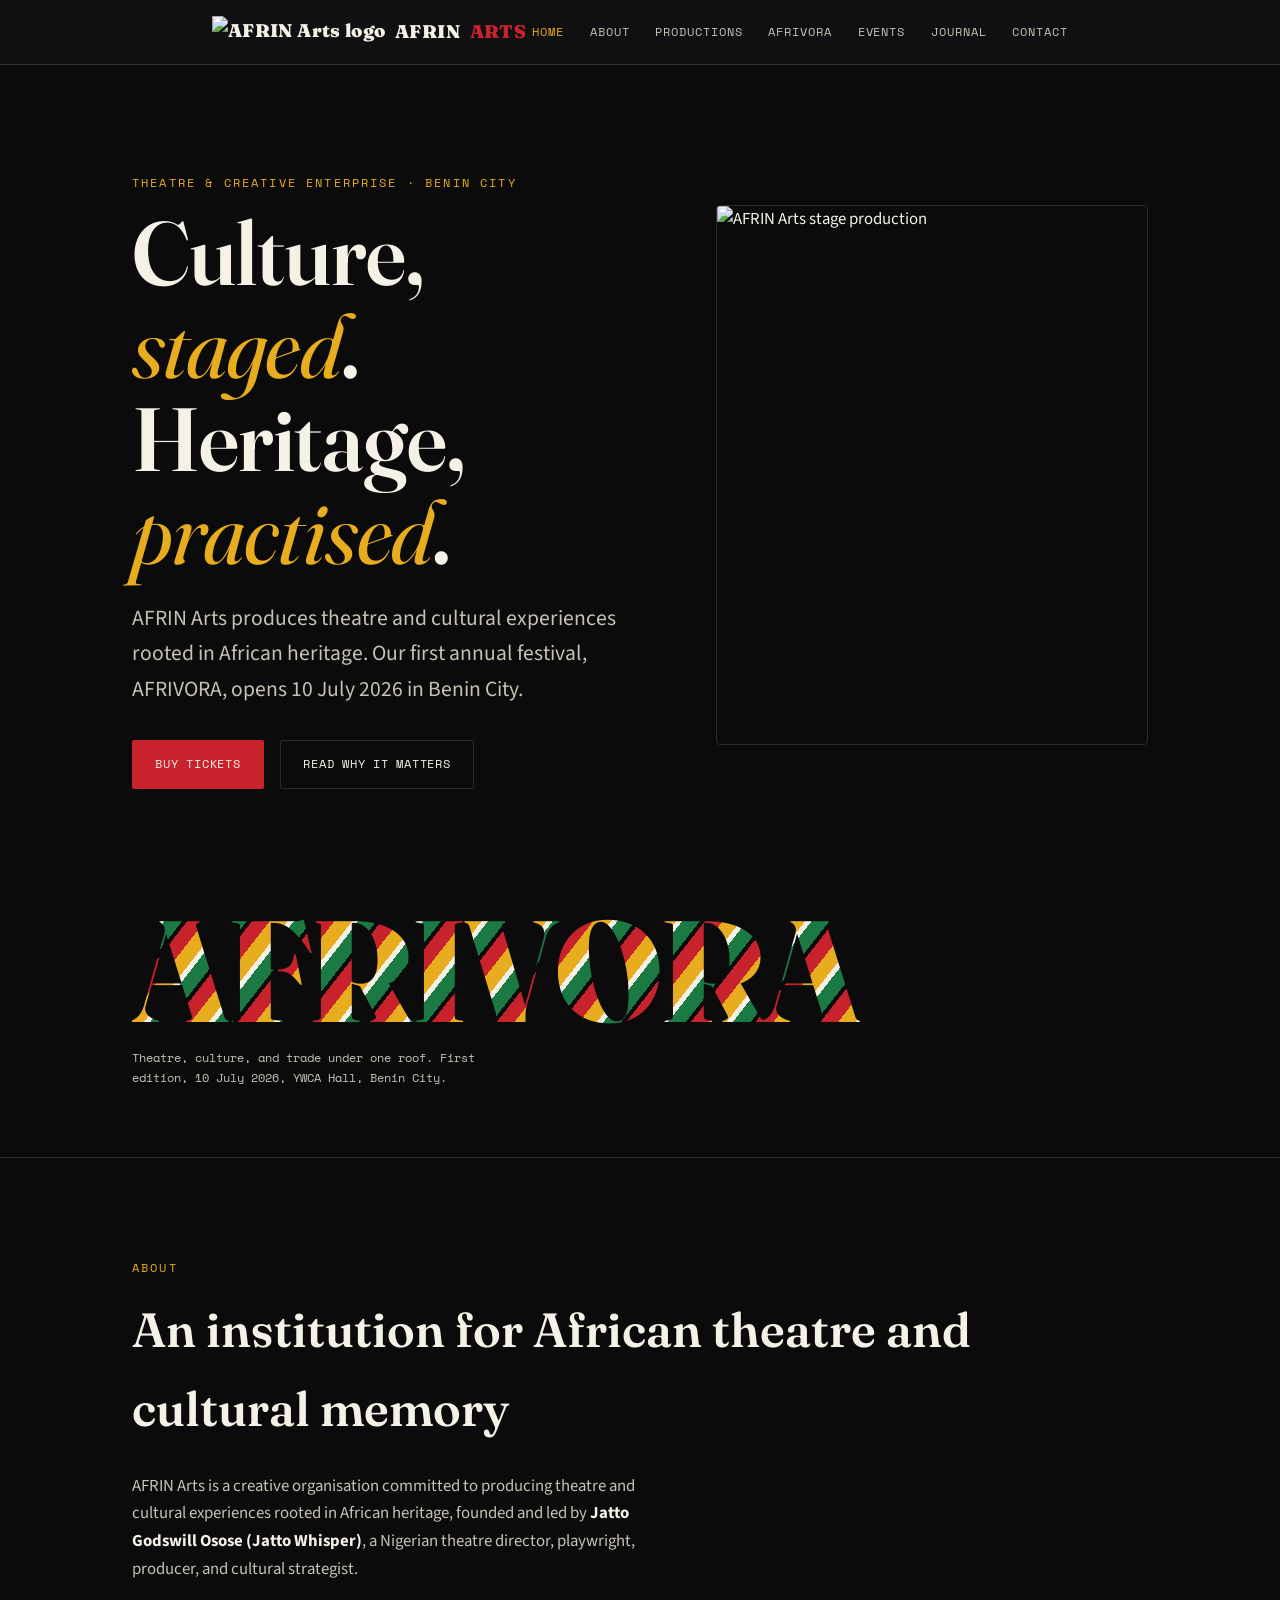
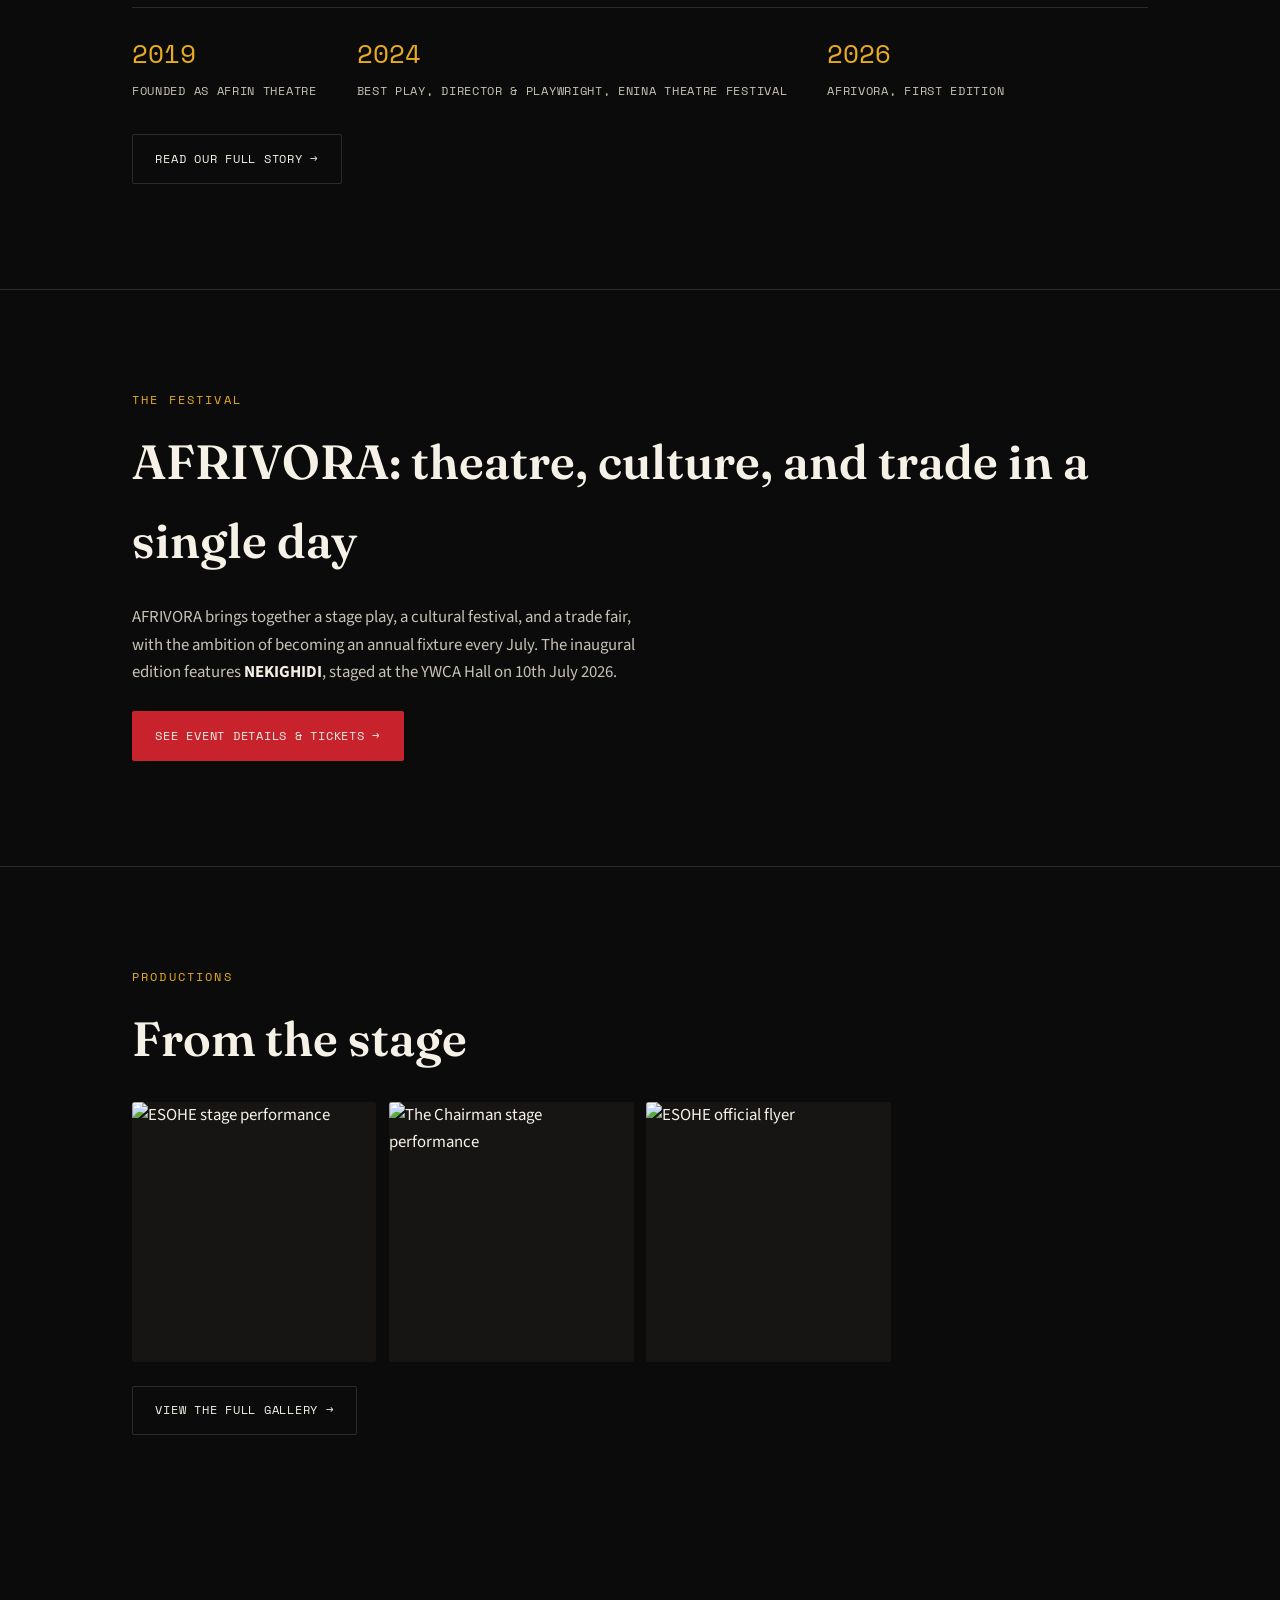
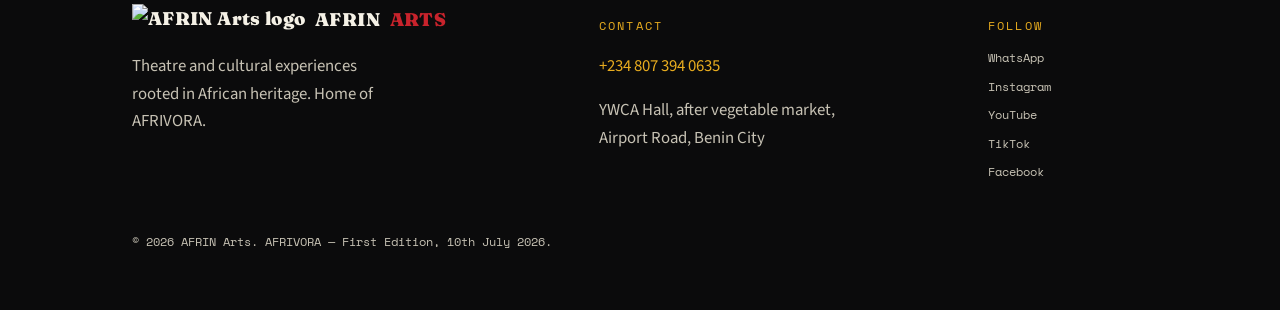
==== index.html @ bb821c32 "Add files via upload" ====
<!DOCTYPE html>
<html lang="en">
<head>
<meta charset="UTF-8">
<meta name="viewport" content="width=device-width, initial-scale=1.0">
<title>AFRIN Arts — Theatre, Culture &amp; Creative Enterprise | Benin City</title>
<meta name="description" content="AFRIN Arts produces theatre and cultural experiences rooted in African heritage. Home of AFRIVORA, an annual festival of theatre, indigenous language, and trade fair, first edition 10 July 2026, Benin City.">
<link rel="preconnect" href="https://fonts.googleapis.com">
<link rel="preconnect" href="https://fonts.gstatic.com" crossorigin>
<link href="https://fonts.googleapis.com/css2?family=Fraunces:opsz,wght@9..144,400;9..144,600;9..144,900&family=Source+Sans+3:wght@400;500;600;700&family=Space+Mono:wght@400;700&display=swap" rel="stylesheet">
<link rel="stylesheet" href="styles.css">
</head>
<body>

<header class="site-nav">
  <div class="nav-inner">
    <div class="brand"><a href="index.html" style="display:flex;align-items:center;gap:0.6rem;text-decoration:none;"><img src="images/afrin-arts-logo.jpg" alt="AFRIN Arts logo"> AFRIN <span>ARTS</span></a></div>
    <nav class="links">
      <a href="index.html" class="active">Home</a>
      <a href="about.html">About</a>
      <a href="productions.html">Productions</a>
      <a href="afrivora.html">AFRIVORA</a>
      <a href="events.html">Events</a>
      <a href="journal.html">Journal</a>
      <a href="contact.html">Contact</a>
    </nav>
  </div>
</header>

<section class="hero no-border">
  <div class="wrap hero-grid">
    <div>
      <p class="eyebrow">Theatre &amp; Creative Enterprise · Benin City</p>
      <h1>Culture, <em>staged</em>.<br>Heritage, <em>practised</em>.</h1>
      <p class="lede">AFRIN Arts produces theatre and cultural experiences rooted in African heritage. Our first annual festival, AFRIVORA, opens 10 July 2026 in Benin City.</p>
      <div class="hero-actions">
        <a class="btn primary" href="https://tix.africa/discover/afrivora-nekighidi" target="_blank" rel="noopener">Buy Tickets</a>
        <a class="btn ghost" href="journal.html">Read why it matters</a>
      </div>
    </div>
    <div class="hero-visual">
      <img src="images/esohe-06.jpg" alt="AFRIN Arts stage production">
    </div>
  </div>
</section>

<div class="mark-band">
  <div class="wrap">
    <p class="afrivora-mark">AFRIVORA</p>
    <p class="mark-caption">Theatre, culture, and trade under one roof. First edition, 10 July 2026, YWCA Hall, Benin City.</p>
  </div>
</div>

<section>
  <div class="wrap">
    <p class="eyebrow">About</p>
    <h2>An institution for African theatre and cultural memory</h2>
    <p>AFRIN Arts is a creative organisation committed to producing theatre and cultural experiences rooted in African heritage, founded and led by <strong>Jatto Godswill Osose (Jatto Whisper)</strong>, a Nigerian theatre director, playwright, producer, and cultural strategist.</p>
    <div class="stat-row">
      <div class="stat"><span class="num">2019</span><span class="label">Founded as AFRIN Theatre</span></div>
      <div class="stat"><span class="num">2024</span><span class="label">Best Play, Director &amp; Playwright, Enina Theatre Festival</span></div>
      <div class="stat"><span class="num">2026</span><span class="label">AFRIVORA, first edition</span></div>
    </div>
    <p style="margin-top:2rem;"><a class="btn ghost" href="about.html">Read our full story →</a></p>
  </div>
</section>

<section>
  <div class="wrap">
    <p class="eyebrow">The Festival</p>
    <h2>AFRIVORA: theatre, culture, and trade in a single day</h2>
    <p>AFRIVORA brings together a stage play, a cultural festival, and a trade fair, with the ambition of becoming an annual fixture every July. The inaugural edition features <strong>NEKIGHIDI</strong>, staged at the YWCA Hall on 10th July 2026.</p>
    <p style="margin-top:1.5rem;"><a class="btn primary" href="afrivora.html">See event details &amp; tickets →</a></p>
  </div>
</section>

<section class="no-border">
  <div class="wrap">
    <p class="eyebrow">Productions</p>
    <h2>From the stage</h2>
    <div class="gallery-grid" style="margin-top:1.5rem;">
      <figure><img src="images/esohe-06.jpg" alt="ESOHE stage performance"></figure>
      <figure><img src="images/chairman-02.jpg" alt="The Chairman stage performance"></figure>
      <figure><img src="images/esohe-flyer.jpg" alt="ESOHE official flyer"></figure>
    </div>
    <p style="margin-top:1.5rem;"><a class="btn ghost" href="productions.html">View the full gallery →</a></p>
  </div>
</section>

<footer id="contact">
  <div class="wrap">
    <div class="foot-grid">
      <div>
        <div class="brand"><img src="images/afrin-arts-logo.jpg" alt="AFRIN Arts logo"> AFRIN <span>ARTS</span></div>
        <p style="color:var(--ivory-dim); max-width:32ch;">Theatre and cultural experiences rooted in African heritage. Home of AFRIVORA.</p>
      </div>
      <div>
        <p class="eyebrow">Contact</p>
        <p><a class="contact" href="tel:+2348073940635">+234 807 394 0635</a></p>
        <p style="color:var(--ivory-dim);">YWCA Hall, after vegetable market,<br>Airport Road, Benin City</p>
      </div>
      <div>
        <p class="eyebrow">Follow</p>
        <p class="social-links">
          <a href="https://wa.me/2349036796700" target="_blank" rel="noopener">WhatsApp</a>
          <a href="https://www.instagram.com/jatto_whisper_afrin_arts" target="_blank" rel="noopener">Instagram</a>
          <a href="https://youtube.com/@jattowhispertheatre" target="_blank" rel="noopener">YouTube</a>
          <a href="https://www.tiktok.com/@jatto_whisper" target="_blank" rel="noopener">TikTok</a>
          <a href="https://www.facebook.com/AfrinArts" target="_blank" rel="noopener">Facebook</a>
        </p>
      </div>
    </div>
    <p class="fine">© 2026 AFRIN Arts. AFRIVORA — First Edition, 10th July 2026.</p>
  </div>
</footer>

</body>
</html>
---- styles.css ----
:root{
    --ground:#0B0B0C;
    --ground-2:#161513;
    --ivory:#F5F1E6;
    --ivory-dim:#c7c2b4;
    --bronze:#E8AC1F;
    --bronze-deep:#b5860f;
    --coral:#C8232C;
    --verdigris:#1B7A43;
    --rule: rgba(245,241,230,0.14);

    --display: 'Fraunces', serif;
    --body: 'Source Sans 3', sans-serif;
    --mono: 'Space Mono', monospace;

    --fs-hero: clamp(2.6rem, 7.5vw, 5.6rem);
    --fs-h2: clamp(1.9rem, 4.4vw, 3rem);
    --fs-h3: clamp(1.25rem, 2.4vw, 1.6rem);
    --fs-lede: clamp(1.1rem, 1.8vw, 1.35rem);
    --fs-body: 1.05rem;
    --fs-small: 0.85rem;

    --gap: clamp(1.5rem, 4vw, 3.5rem);
  }

  *{box-sizing:border-box;}
  html{scroll-behavior:smooth;}
  body{
    margin:0;
    background:var(--ground);
    color:var(--ivory);
    font-family:var(--body);
    font-size:var(--fs-body);
    line-height:1.65;
    -webkit-font-smoothing:antialiased;
  }
  a{color:inherit;}
  img{max-width:100%;display:block;}

  .wrap{
    max-width:920px;
    margin:0 auto;
    padding-left:clamp(1.25rem,5vw,2rem);
    padding-right:clamp(1.25rem,5vw,2rem);
  }
  @media (min-width:1024px){
    .wrap{max-width:1080px;}
  }
  @media (min-width:1400px){
    .wrap{max-width:1240px;}
  }

  .eyebrow{
    font-family:var(--mono);
    font-size:0.75rem;
    letter-spacing:0.18em;
    text-transform:uppercase;
    color:var(--bronze);
  }

  /* NAV */
  header.site-nav{
    position:sticky; top:0; z-index:50;
    background:rgba(18,16,20,0.88);
    backdrop-filter:blur(6px);
    border-bottom:1px solid var(--rule);
  }
  .nav-inner{
    max-width:920px;
    margin:0 auto;
    padding:1rem clamp(1.25rem,5vw,2rem);
    display:flex;
    align-items:center;
    justify-content:space-between;
  }
  .brand{
    font-family:var(--display);
    font-weight:900;
    font-size:1.15rem;
    letter-spacing:0.02em;
    display:flex;
    align-items:center;
    gap:0.6rem;
  }
  .brand img{height:32px; width:auto; display:block;}
  .brand span{color:var(--coral);}
  nav.links{display:flex; gap:1.6rem;}
  nav.links a{
    font-family:var(--mono);
    font-size:0.75rem;
    letter-spacing:0.08em;
    text-transform:uppercase;
    text-decoration:none;
    color:var(--ivory-dim);
    transition:color .2s ease;
  }
  nav.links a:hover{color:var(--coral);}
  nav.links a.active{color:var(--bronze);}
  @media (max-width:560px){
    nav.links{gap:1rem;}
    nav.links a{font-size:0.68rem;}
  }

  /* HERO */
  .hero{
    padding:clamp(3.5rem,10vw,6rem) 0 clamp(2.5rem,6vw,4rem);
    border-bottom:1px solid var(--rule);
  }
  .hero-grid{
    display:grid;
    grid-template-columns:1fr;
    gap:2.5rem;
    align-items:center;
  }
  .hero-visual{display:none;}
  @media (min-width:900px){
    .hero-grid{grid-template-columns:1.1fr 0.9fr; gap:3.5rem;}
    .hero-visual{
      display:block;
      aspect-ratio:4/5;
      overflow:hidden;
      border-radius:4px;
      border:1px solid var(--rule);
    }
    .hero-visual img{width:100%; height:100%; object-fit:cover;}
  }
  .hero h1{
    font-family:var(--display);
    font-weight:600;
    font-size:var(--fs-hero);
    line-height:1.04;
    margin:0.8rem 0 1.4rem;
    letter-spacing:-0.01em;
  }
  .hero h1 em{
    font-style:italic;
    font-weight:400;
    color:var(--bronze);
  }
  .hero p.lede{
    font-size:var(--fs-lede);
    color:var(--ivory-dim);
    max-width:44ch;
    margin:0 0 2rem;
  }
  .hero-actions{display:flex; gap:1rem; flex-wrap:wrap;}
  .btn{
    display:inline-block;
    font-family:var(--mono);
    font-size:0.78rem;
    letter-spacing:0.06em;
    text-transform:uppercase;
    text-decoration:none;
    padding:0.85rem 1.4rem;
    border-radius:2px;
    border:1px solid transparent;
  }
  .btn.primary{background:var(--coral); color:var(--ivory);}
  .btn.primary:hover{background:#a8362d;}
  .btn.ghost{border-color:var(--rule); color:var(--ivory);}
  .btn.ghost:hover{border-color:var(--bronze); color:var(--bronze);}

  /* FLYER ROW */
  .flyer-row{
    display:grid;
    grid-template-columns:1fr;
    gap:2rem;
    margin-top:2rem;
    align-items:start;
  }
  .flyer-figure{margin:0;}
  .flyer-figure img{
    width:100%;
    border-radius:4px;
    border:1px solid var(--rule);
  }
  @media (min-width:900px){
    .flyer-row{grid-template-columns:0.85fr 1.15fr; gap:3rem;}
  }

  /* SIGNATURE MARK */
  .mark-band{
    padding:clamp(2rem,6vw,3.5rem) 0;
    overflow:hidden;
    border-bottom:1px solid var(--rule);
  }
  .afrivora-mark{
    font-family:var(--display);
    font-weight:900;
    font-size:clamp(3.4rem, 13vw, 9rem);
    line-height:0.85;
    margin:0;
    letter-spacing:-0.015em;
    background-image:repeating-linear-gradient(128deg,
      var(--coral) 0 14px,
      var(--bronze) 14px 28px,
      var(--ivory) 28px 33px,
      var(--verdigris) 33px 47px,
      #0B0B0C 47px 51px);
    -webkit-background-clip:text;
    background-clip:text;
    color:transparent;
    white-space:nowrap;
  }
  .mark-caption{
    font-family:var(--mono);
    font-size:0.78rem;
    color:var(--ivory-dim);
    margin-top:1rem;
    max-width:52ch;
  }

  /* SECTION GENERIC */
  section{padding:clamp(3rem,8vw,5.5rem) 0; border-bottom:1px solid var(--rule);}
  section.no-border{border-bottom:none;}
  section h2{
    font-family:var(--display);
    font-weight:600;
    font-size:var(--fs-h2);
    margin:0.5rem 0 1.5rem;
  }
  section h3{
    font-family:var(--display);
    font-weight:600;
    font-size:var(--fs-h3);
    margin:2rem 0 0.8rem;
    color:var(--ivory);
  }
  section p{color:var(--ivory-dim); max-width:66ch;}
  section p strong{color:var(--ivory);}

  /* ABOUT */
  .about-grid{
    margin-top:2rem;
  }
  .about-grid p{max-width:none;}
  @media (min-width:900px){
    .about-grid{column-count:2; column-gap:2.5rem;}
    .about-grid p{break-inside:avoid; margin-top:0; margin-bottom:1.6rem;}
  }
  .stat-row{
    display:flex; flex-wrap:wrap; gap:2.5rem;
    padding-top:1.5rem; margin-top:1.5rem;
    border-top:1px solid var(--rule);
  }
  .stat{font-family:var(--mono);}
  .stat .num{color:var(--bronze); font-size:1.6rem; display:block;}
  .stat .label{color:var(--ivory-dim); font-size:0.72rem; text-transform:uppercase; letter-spacing:0.06em;}

  /* FESTIVAL / EVENT CARD */
  .event-card{
    background:var(--ground-2);
    border:1px solid var(--rule);
    border-radius:4px;
    padding:clamp(1.5rem,4vw,2.5rem);
    margin-top:2rem;
  }
  .event-meta{
    display:grid;
    grid-template-columns:repeat(auto-fit,minmax(150px,1fr));
    gap:1.5rem;
    margin-top:1.5rem;
    font-family:var(--mono);
  }
  .event-meta .k{font-size:0.68rem; text-transform:uppercase; letter-spacing:0.08em; color:var(--bronze);}
  .event-meta .v{font-size:0.95rem; color:var(--ivory); margin-top:0.3rem;}

  .ticket-grid{
    display:grid;
    grid-template-columns:repeat(auto-fit,minmax(150px,1fr));
    gap:1px;
    background:var(--rule);
    margin-top:2rem;
    border:1px solid var(--rule);
  }
  .ticket{
    background:var(--ground);
    padding:1.5rem 1.2rem;
    text-align:left;
  }
  .ticket .tname{font-family:var(--mono); font-size:0.7rem; text-transform:uppercase; letter-spacing:0.08em; color:var(--ivory-dim);}
  .ticket .tprice{font-family:var(--display); font-weight:600; font-size:1.5rem; color:var(--coral); margin-top:0.4rem;}

  /* JOURNAL / ARTICLE */
  .journal-intro{margin-bottom:2rem;}
  article.post{
    max-width:66ch;
  }
  article.post p{color:var(--ivory-dim);}
  article.post blockquote{
    margin:2.2rem 0;
    padding:0 0 0 1.2rem;
    border-left:2px solid var(--coral);
    font-family:var(--display);
    font-style:italic;
    font-size:1.25rem;
    color:var(--ivory);
    line-height:1.5;
  }
  .byline{
    font-family:var(--mono);
    font-size:0.78rem;
    color:var(--ivory-dim);
    border-top:1px solid var(--rule);
    padding-top:1.5rem;
    margin-top:2.5rem;
  }
  .byline strong{color:var(--ivory);}

  /* TIMELINE */
  .timeline{border-top:1px solid var(--rule); margin-top:2rem;}
  .tl-item{
    display:grid; grid-template-columns:88px 1fr; gap:1.5rem;
    padding:1.8rem 0; border-bottom:1px solid var(--rule);
  }
  .tl-year{font-family:var(--mono); color:var(--bronze); font-size:1.05rem; padding-top:0.1rem;}
  .tl-item h4{font-family:var(--display); font-weight:600; margin:0 0 0.4rem; font-size:1.1rem; color:var(--ivory);}
  .tl-item p{margin:0;}
  @media (max-width:560px){
    .tl-item{grid-template-columns:1fr;}
    .tl-year{padding-top:0;}
  }

  /* MISSION / VISION */
  .mv-grid{display:grid; grid-template-columns:1fr 1fr; gap:2rem; margin-top:2rem;}
  @media (max-width:700px){.mv-grid{grid-template-columns:1fr;}}
  .mv-card{border-left:2px solid var(--coral); padding-left:1.2rem;}
  .mv-card h4{
    font-family:var(--mono); text-transform:uppercase; font-size:0.72rem;
    letter-spacing:0.08em; color:var(--bronze); margin:0 0 0.6rem;
  }

  /* VALUES */
  .values-grid{display:flex; flex-wrap:wrap; gap:0.6rem; margin-top:1.5rem;}
  .value-chip{
    font-family:var(--mono); font-size:0.72rem; text-transform:uppercase;
    letter-spacing:0.06em; border:1px solid var(--rule); padding:0.5rem 0.9rem;
    border-radius:2px; color:var(--ivory-dim);
  }

  /* COLLABORATORS */
  .collab-list{margin-top:1.2rem; color:var(--ivory-dim); line-height:2.1;}
  .collab-list .dot{color:var(--bronze); margin:0 0.6rem;}

  /* JOURNAL LIST */
  .journal-list{
    display:grid;
    grid-template-columns:1fr;
    gap:1.5rem;
  }
  @media (min-width:700px){
    .journal-list{grid-template-columns:1fr 1fr;}
  }
  .journal-card{
    display:block;
    text-decoration:none;
    background:var(--ground-2);
    border:1px solid var(--rule);
    border-radius:4px;
    padding:1.6rem;
    transition:border-color .2s ease;
  }
  .journal-card:hover{border-color:var(--bronze);}
  .journal-card h3{
    font-family:var(--display); font-weight:600; color:var(--ivory);
    font-size:1.3rem; margin:0.2rem 0 0.6rem;
  }

  /* GALLERY */
  .gallery-group{margin-top:2.5rem;}
  .gallery-group h3{margin-top:0;}
  .gallery-grid{
    display:grid;
    grid-template-columns:repeat(auto-fill,minmax(220px,1fr));
    gap:0.8rem;
    margin-top:1.2rem;
  }
  .gallery-grid figure{margin:0; position:relative; overflow:hidden; border-radius:3px; background:var(--ground-2);}
  .gallery-grid img{
    width:100%; height:260px; object-fit:cover; display:block;
    filter:saturate(1.02);
    transition:transform .4s ease;
  }
  .gallery-grid figure:hover img{transform:scale(1.04);}
  .gallery-grid figcaption{
    font-family:var(--mono); font-size:0.68rem; color:var(--ivory-dim);
    padding:0.5rem 0.1rem 0;
  }
  .gallery-wide img{height:auto;}

  /* FOOTER */
  footer{
    padding:clamp(2.5rem,6vw,4rem) 0 3rem;
  }
  footer .foot-grid{
    display:flex; flex-wrap:wrap; justify-content:space-between; gap:2.5rem;
  }
  footer .foot-grid > div{min-width:160px;}
  footer .brand{margin-bottom:0.5rem;}
  footer .fine{font-family:var(--mono); font-size:0.72rem; color:var(--ivory-dim); margin-top:2rem;}
  footer a.contact{color:var(--bronze); text-decoration:none;}
  footer a.contact:hover{text-decoration:underline;}
  .social-links{display:flex; flex-direction:column; gap:0.5rem; margin-top:0.2rem;}
  .social-links a{font-family:var(--mono); font-size:0.78rem; text-decoration:none; color:var(--ivory-dim);}
  .social-links a:hover{color:var(--coral);}

  /* CONTACT FORM */
  .contact-form{max-width:520px; margin-top:1rem;}
  .form-row{margin-bottom:1.3rem;}
  .form-row label{
    display:block; font-family:var(--mono); font-size:0.7rem;
    text-transform:uppercase; letter-spacing:0.08em; color:var(--bronze);
    margin-bottom:0.5rem;
  }
  .form-row input, .form-row textarea{
    width:100%; background:var(--ground-2); border:1px solid var(--rule);
    color:var(--ivory); font-family:var(--body); font-size:1rem;
    padding:0.75rem 0.9rem; border-radius:2px; resize:vertical;
  }
  .form-row input:focus, .form-row textarea:focus{
    outline:none; border-color:var(--bronze);
  }
  .form-hide{position:absolute; left:-9999px;}
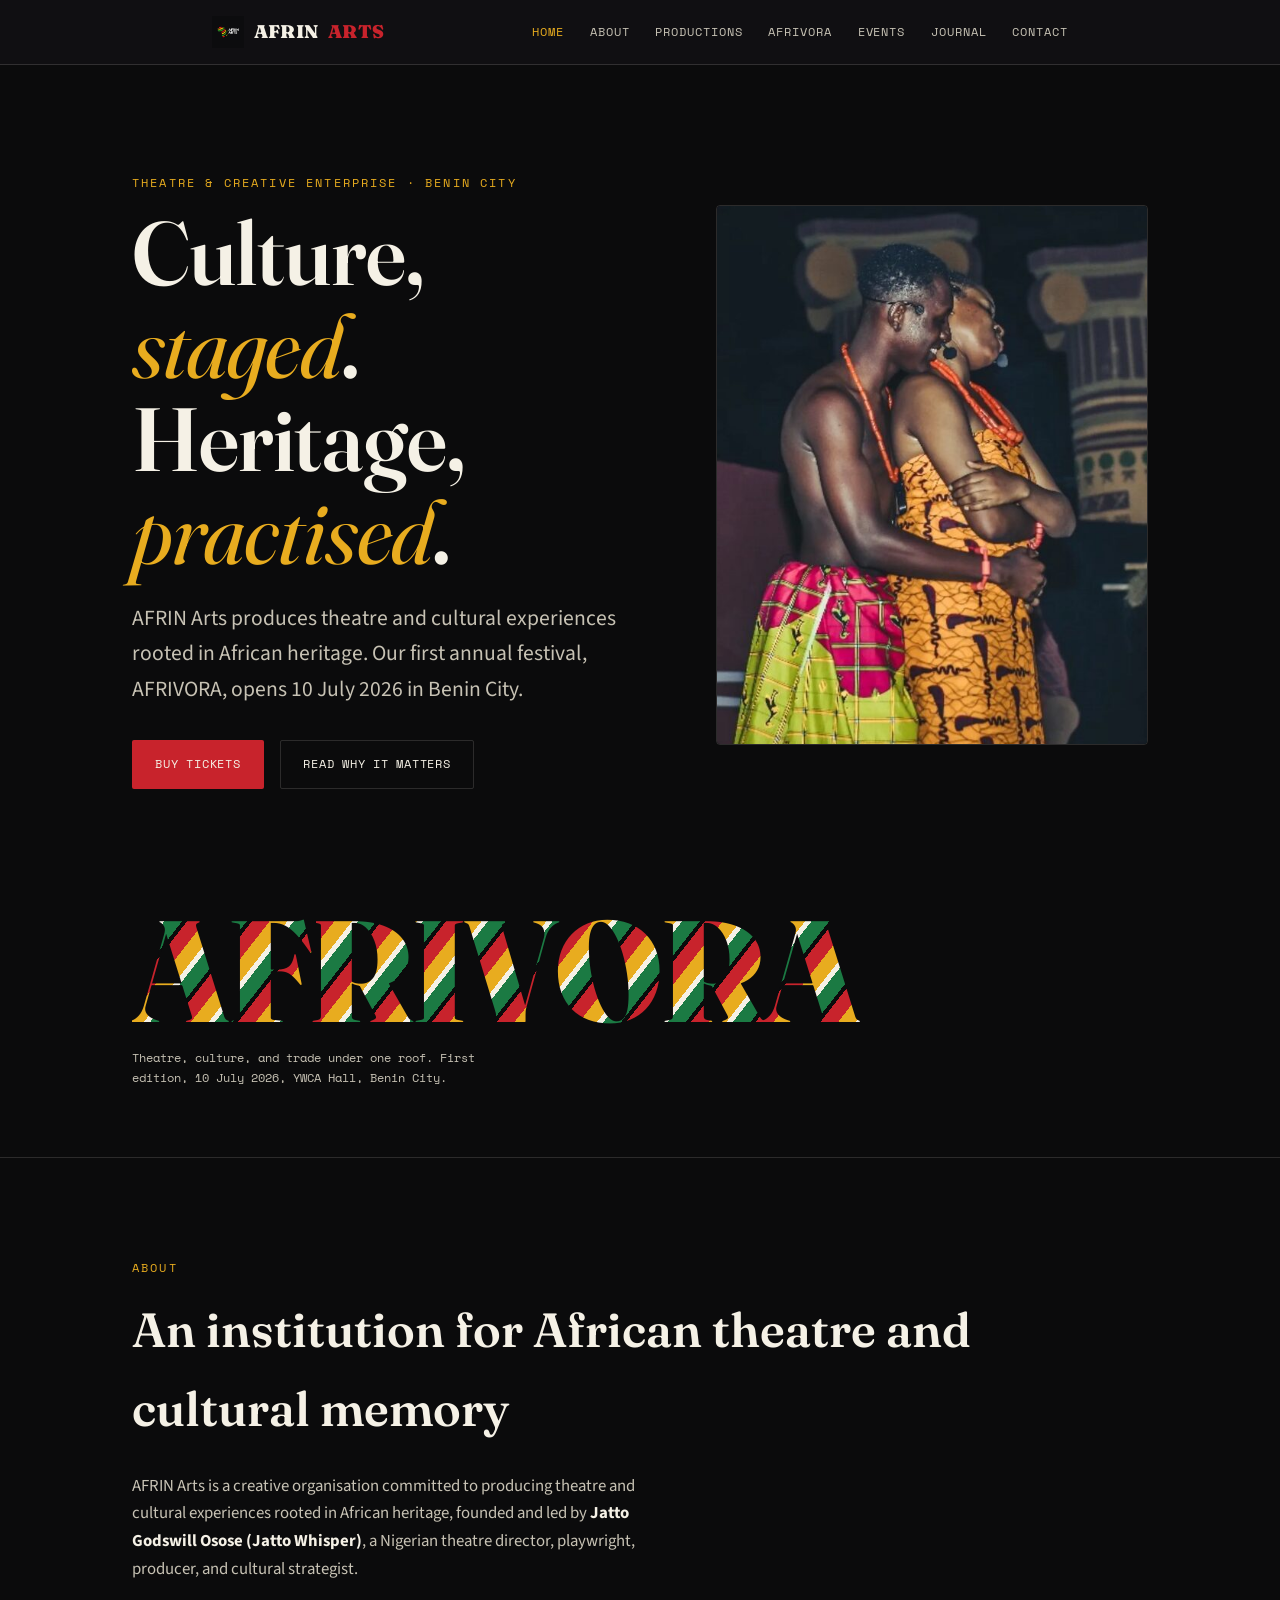
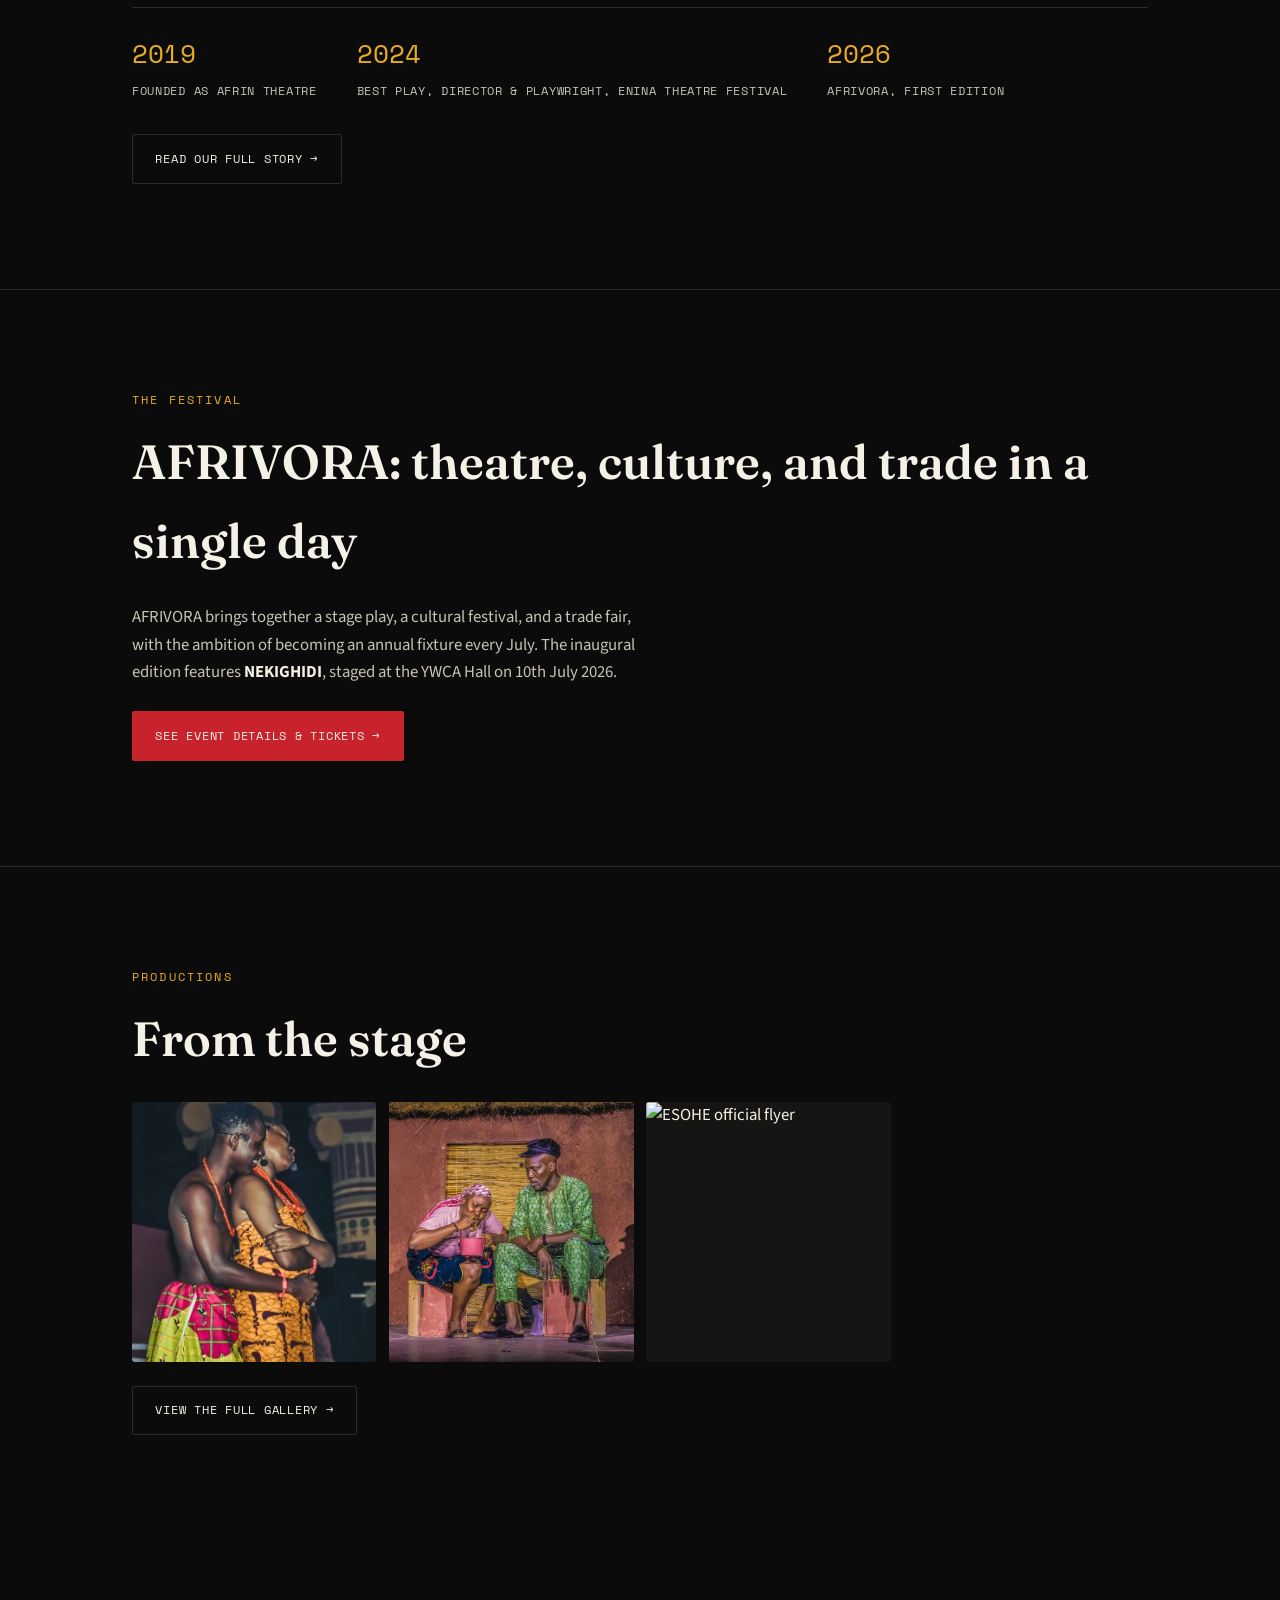
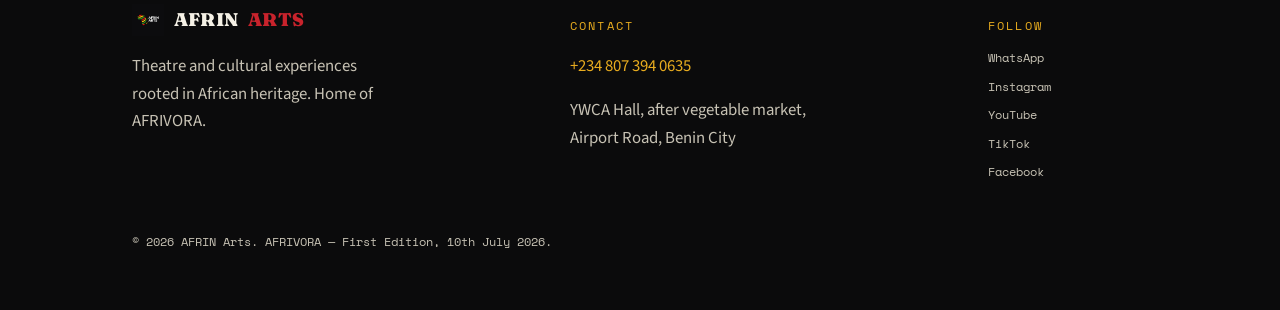
==== commit 24587de0: "Update index.html" ====
--- a/index.html
+++ b/index.html
@@ -114,5 +114,17 @@
   </div>
 </footer>
 
+<script src="https://identity.netlify.com/v1/netlify-identity-widget.js"></script>
+<script>
+if (window.netlifyIdentity) {
+  window.netlifyIdentity.on("init", user => {
+    if (!user) {
+      window.netlifyIdentity.on("login", () => {
+        document.location.href = "/admin/";
+      });
+    }
+  });
+}
+</script>
 </body>
 </html>
